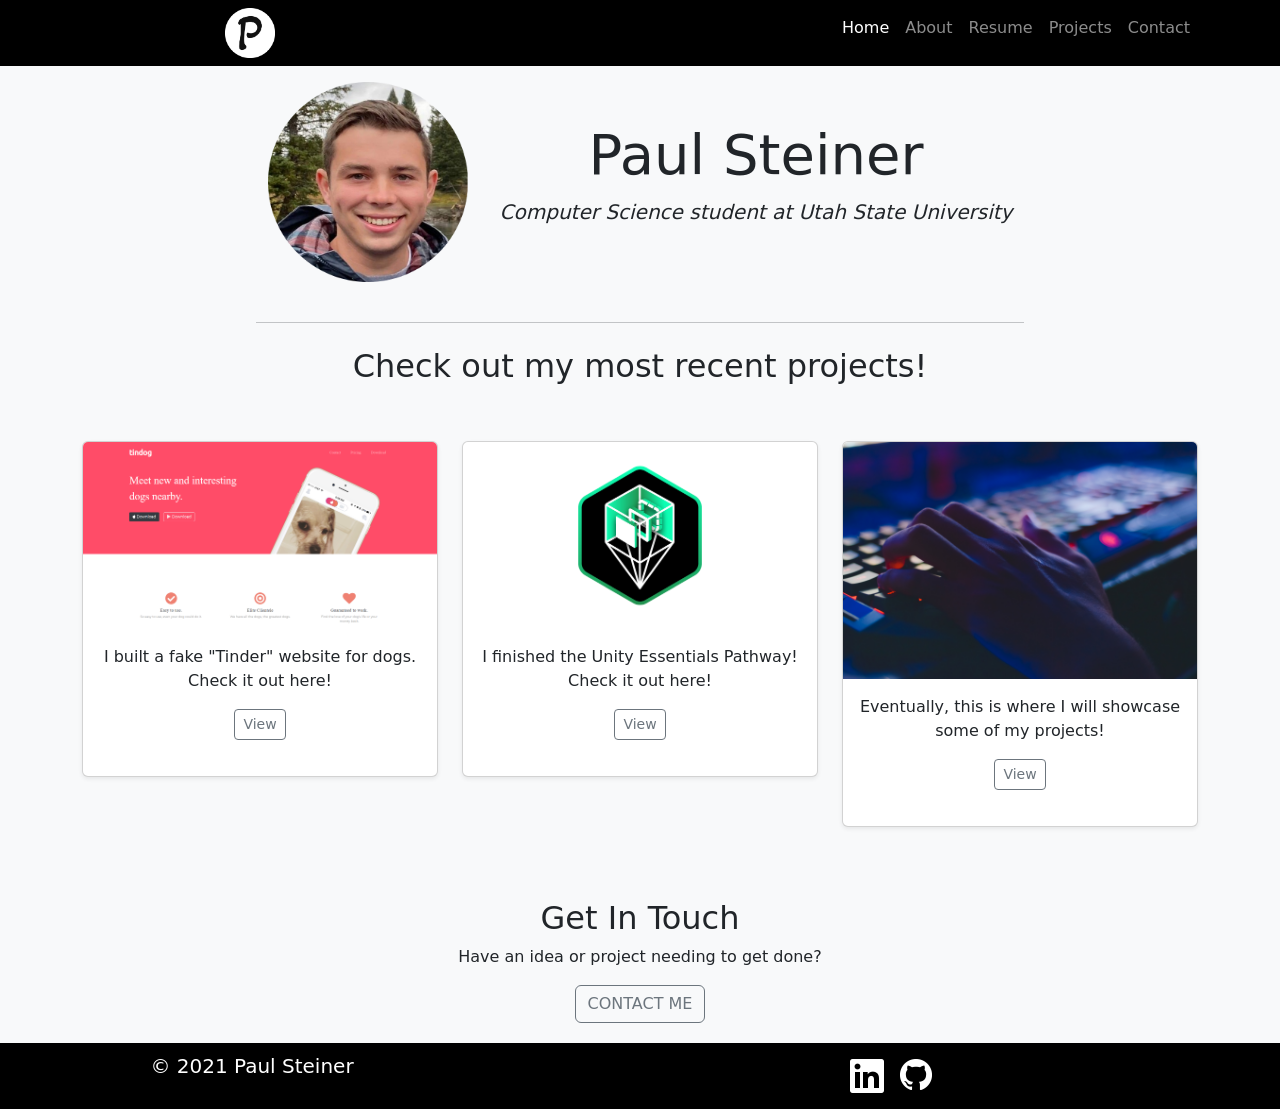
==== index.html @ 8d2e1c9f "Added the unity pathway page" ====
<!doctype html>
<html lang="en">

<head>
  <!-- Required meta tags -->
  <meta charset="utf-8">
  <meta name="viewport" content="width=device-width, initial-scale=1">

  <!-- Bootstrap CSS -->
  <link href="https://cdn.jsdelivr.net/npm/bootstrap@5.0.0-beta2/dist/css/bootstrap.min.css" rel="stylesheet" integrity="sha384-BmbxuPwQa2lc/FVzBcNJ7UAyJxM6wuqIj61tLrc4wSX0szH/Ev+nYRRuWlolflfl" crossorigin="anonymous">

  <link rel="stylesheet" href="css/styles.css">

  <link rel="icon" href="images/favicon.ico">

  <title>Paul Steiner</title>
</head>

<body>

  <nav class="navbar navbar-expand-lg navbar-dark">
    <div class="container-fluid">
      <div class="container">
        <div class="row">
          <div class="col-sm">
            <a class="navbar-brand" href="#">
              <img src="images/square white.png" alt="logo" width="50" height="50">
            </a>
          </div>
          <div class="col-sm">
          </div>
          <div class="col-sm">
            <button class="navbar-toggler" type="button" data-bs-toggle="collapse" data-bs-target="#navbarNav" aria-controls="navbarNav" aria-expanded="false" aria-label="Toggle navigation">
              <span class="navbar-toggler-icon"></span>
            </button>
            <div class="collapse navbar-collapse" id="navbarNav">
              <ul class="navbar-nav">
                <li class="nav-item">
                  <a class="nav-link active" aria-current="page" href="#">Home</a>
                </li>
                <li class="nav-item">
                  <a class="nav-link" href="about.html">About</a>
                </li>
                <li class="nav-item">
                  <a class="nav-link" href="resume.html">Resume</a>
                </li>
                <li class="nav-item">
                  <a class="nav-link" href="projects.html">Projects</a>
                </li>
                <li class="nav-item">
                  <a class="nav-link" href="contact.html">Contact</a>
                </li>
              </ul>
            </div>
          </div>
        </div>
      </div>
    </div>
  </nav>


  <div class="jumbotron">
    <table cellspacing="20">
      <tr>
        <td><img src="images/paul_circle_img.png" alt="paul-profile-img" width="200" height="200"></td>
        <td>
          <h1 class="display-4">Paul Steiner</h1>
          <p class="lead"><em>Computer Science student at <strong> Utah State University</strong></em></p>
        </td>
      </tr>
    </table>
    <hr class="my-4">
</div>


<h2>Check out my most recent projects!</h2>
<!-- unityEssentialsProjectPage.html -->

  <section id="projects">
    <div class="album py-5 bg-light">
      <div class="container">
        <div class="row">
          <div class="col-md-4">
            <div class="card mb-4 shadow-sm">
              <img src="images/Tindog 1.PNG" class="card-img-top" alt="...">
              <div class="card-body">
                <p class="card-text">I built a fake "Tinder" website for dogs. Check it out here!</p>
                <a href="tindogProjectPage.html" class="btn btn-sm btn-outline-secondary stretched-link">View</a>
              </div>
            </div>
          </div>
          <div class="col-md-4">
            <div class="card mb-4 shadow-sm">
              <img src="images/unityEssentialsPathway.png" class="card-img-top" alt="...">
              <div class="card-body">
                <p class="card-text">I finished the Unity Essentials Pathway! Check it out here!</p>
                <a href="unityEssentialsProjectPage.html" class="btn btn-sm btn-outline-secondary stretched-link">View</a>
              </div>
            </div>
          </div>
          <div class="col-md-4">
            <div class="card mb-4 shadow-sm">
              <img src="images/pexels-3.jpg" class="card-img-top" alt="...">
              <div class="card-body">
                <p class="card-text">Eventually, this is where I will showcase some of my projects!</p>
                <a href="sampleProjectPage.html" class="btn btn-sm btn-outline-secondary stretched-link">View</a>
              </div>
            </div>
          </div>
        </div>
      </div>
    </div>
  </section>



  <section id="contact">
    <h2>Get In Touch</h2>
    <p class="contact-message">Have an idea or project needing to get done?</p>
    <a class="btn btn-outline-secondary" href="contact.html" role="button">CONTACT ME</a>
  </section>


  <nav class="navbar navbar-expand-lg navbar-dark">
    <div class="container-fluid">
      <div class="container">
        <div class="row">
          <div class="col-sm">
            <a class="navbar-brand" href="#">
              © 2021 Paul Steiner
            </a>
          </div>
          <div class="col-sm">
          </div>
          <div class="col-sm">
            <button class="navbar-toggler" type="button" data-bs-toggle="collapse" data-bs-target="#navbarNav" aria-controls="navbarNav" aria-expanded="false" aria-label="Toggle navigation">
              <span class="navbar-toggler-icon"></span>
            </button>
            <div class="collapse navbar-collapse" id="navbarNav">
              <ul class="navbar-nav">
                <li class="nav-item">
                  <a class="nav-link" href="https://www.linkedin.com/in/paul-steiner-0538a317b/"><img src="images/In-White-34.png" alt="logo"></a>
                </li>
                <!-- <li class="nav-item">
                  <a class="nav-link" href="https://twitter.com/elonmusk"><img src="images/2021 Twitter logo - white.png" alt="logo" height="32"></a>
                </li> -->
                <li class="nav-item">
                  <a class="nav-link" href="https://github.com/paulionel"><img src="images/GitHub-Mark-Light-32px.png" alt="logo"></a>
                </li>
              </ul>
            </div>
          </div>
        </div>
      </div>
    </div>
  </nav>


  <!-- Option 1: Bootstrap Bundle with Popper -->
  <script src="https://cdn.jsdelivr.net/npm/bootstrap@5.0.0-beta2/dist/js/bootstrap.bundle.min.js" integrity="sha384-b5kHyXgcpbZJO/tY9Ul7kGkf1S0CWuKcCD38l8YkeH8z8QjE0GmW1gYU5S9FOnJ0" crossorigin="anonymous"></script>


</body>

</html>
---- css/styles.css ----
body {
  text-align: center;
  background-color: #f8f9fa
}

table {
  margin: 0 auto;
}

td {
  padding: 1em;
}

hr {
  margin: 0 20%;
}

.col-6 {
    background-color: #f8f9fa;
}

.col {
  background-color: #f8f9fa;
  margin-left: auto;
  margin-right: auto;
  width: 8em
}

.navbar {
  background-color: black
}

.logo {
  width: 5%
}

.btn-outline-secondary {
  margin-bottom: 20px;
}

.unityPicture {
  width: 250px;
}
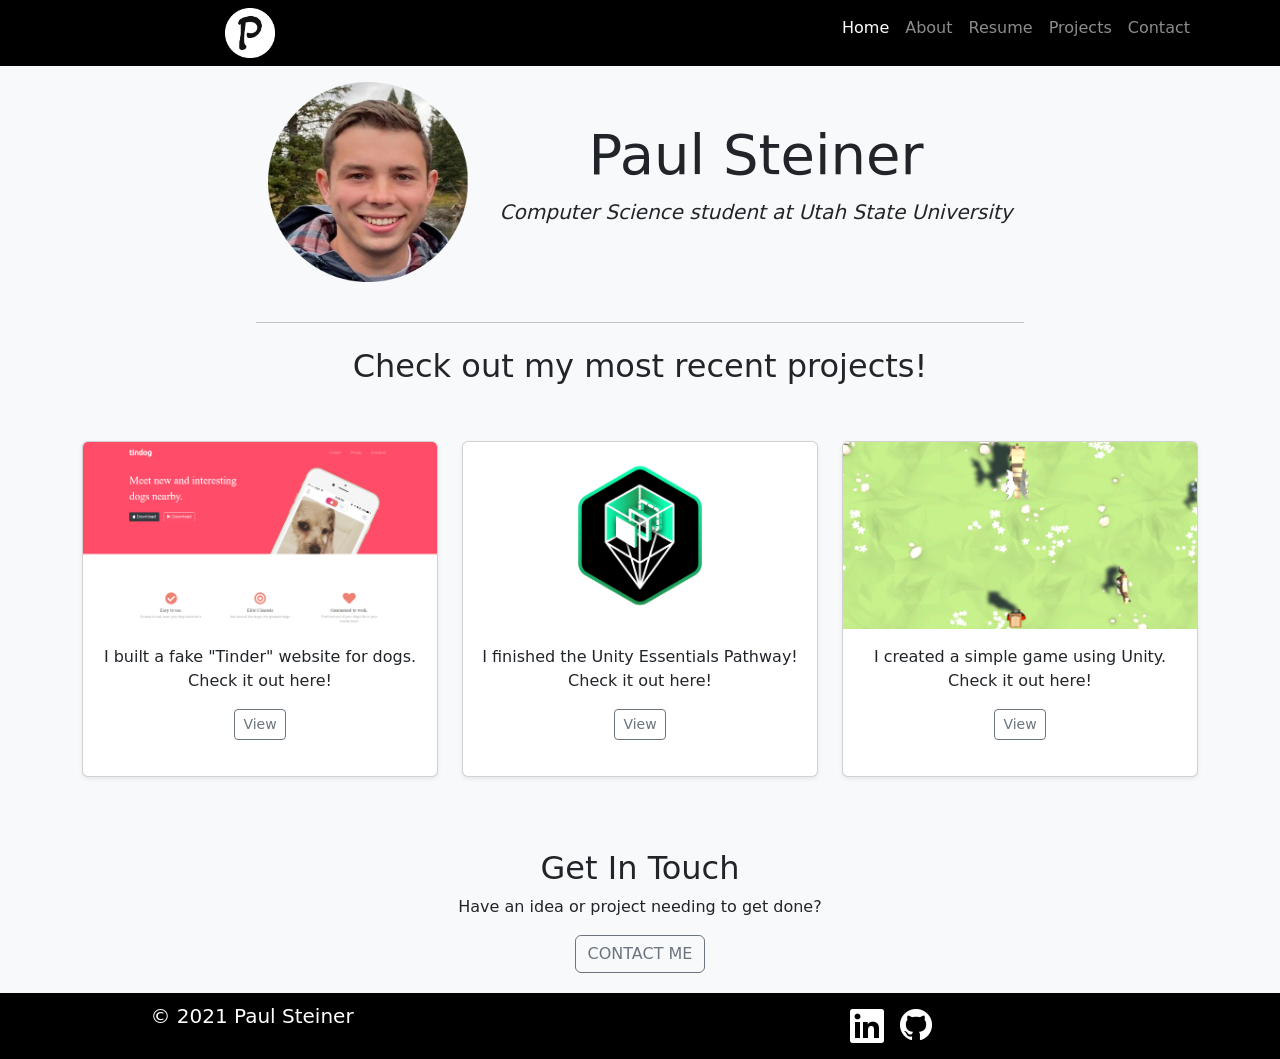
==== commit 9f898ebc: "Working on game project page" ====
--- a/index.html
+++ b/index.html
@@ -82,7 +82,7 @@
         <div class="row">
           <div class="col-md-4">
             <div class="card mb-4 shadow-sm">
-              <img src="images/Tindog 1.PNG" class="card-img-top" alt="...">
+              <img src="images/Tindog 1.PNG" class="card-img-top" alt="Tindog Picture">
               <div class="card-body">
                 <p class="card-text">I built a fake "Tinder" website for dogs. Check it out here!</p>
                 <a href="tindogProjectPage.html" class="btn btn-sm btn-outline-secondary stretched-link">View</a>
@@ -91,7 +91,7 @@
           </div>
           <div class="col-md-4">
             <div class="card mb-4 shadow-sm">
-              <img src="images/unityEssentialsPathway.png" class="card-img-top" alt="...">
+              <img src="images/unityEssentialsPathway.png" class="card-img-top" alt="Unity Pathway Pic">
               <div class="card-body">
                 <p class="card-text">I finished the Unity Essentials Pathway! Check it out here!</p>
                 <a href="unityEssentialsProjectPage.html" class="btn btn-sm btn-outline-secondary stretched-link">View</a>
@@ -100,10 +100,10 @@
           </div>
           <div class="col-md-4">
             <div class="card mb-4 shadow-sm">
-              <img src="images/pexels-3.jpg" class="card-img-top" alt="...">
+              <img src="images/HerdPic.png" class="card-img-top" alt="Herd Pic">
               <div class="card-body">
-                <p class="card-text">Eventually, this is where I will showcase some of my projects!</p>
-                <a href="sampleProjectPage.html" class="btn btn-sm btn-outline-secondary stretched-link">View</a>
+                <p class="card-text">I created a simple game using Unity. Check it out here!</p>
+                <a href="herdGameProjectPage.html" class="btn btn-sm btn-outline-secondary stretched-link">View</a>
               </div>
             </div>
           </div>
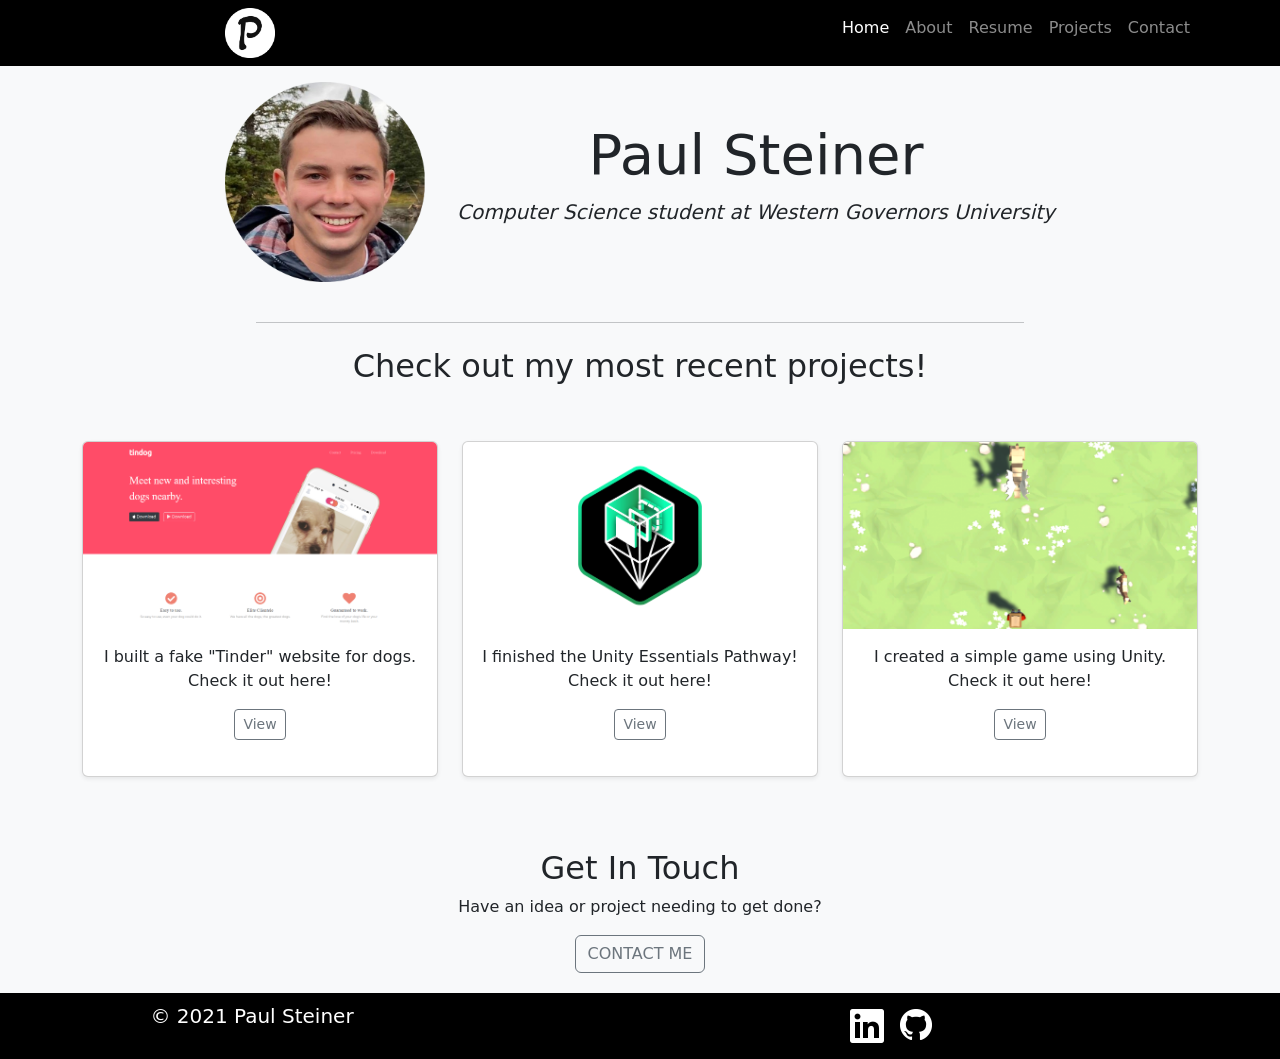
==== commit 6e44e6cc: "new school" ====
--- a/index.html
+++ b/index.html
@@ -65,7 +65,7 @@
         <td><img src="images/paul_circle_img.png" alt="paul-profile-img" width="200" height="200"></td>
         <td>
           <h1 class="display-4">Paul Steiner</h1>
-          <p class="lead"><em>Computer Science student at <strong> Utah State University</strong></em></p>
+          <p class="lead"><em>Computer Science student at <strong> Western Governors University</strong></em></p>
         </td>
       </tr>
     </table>
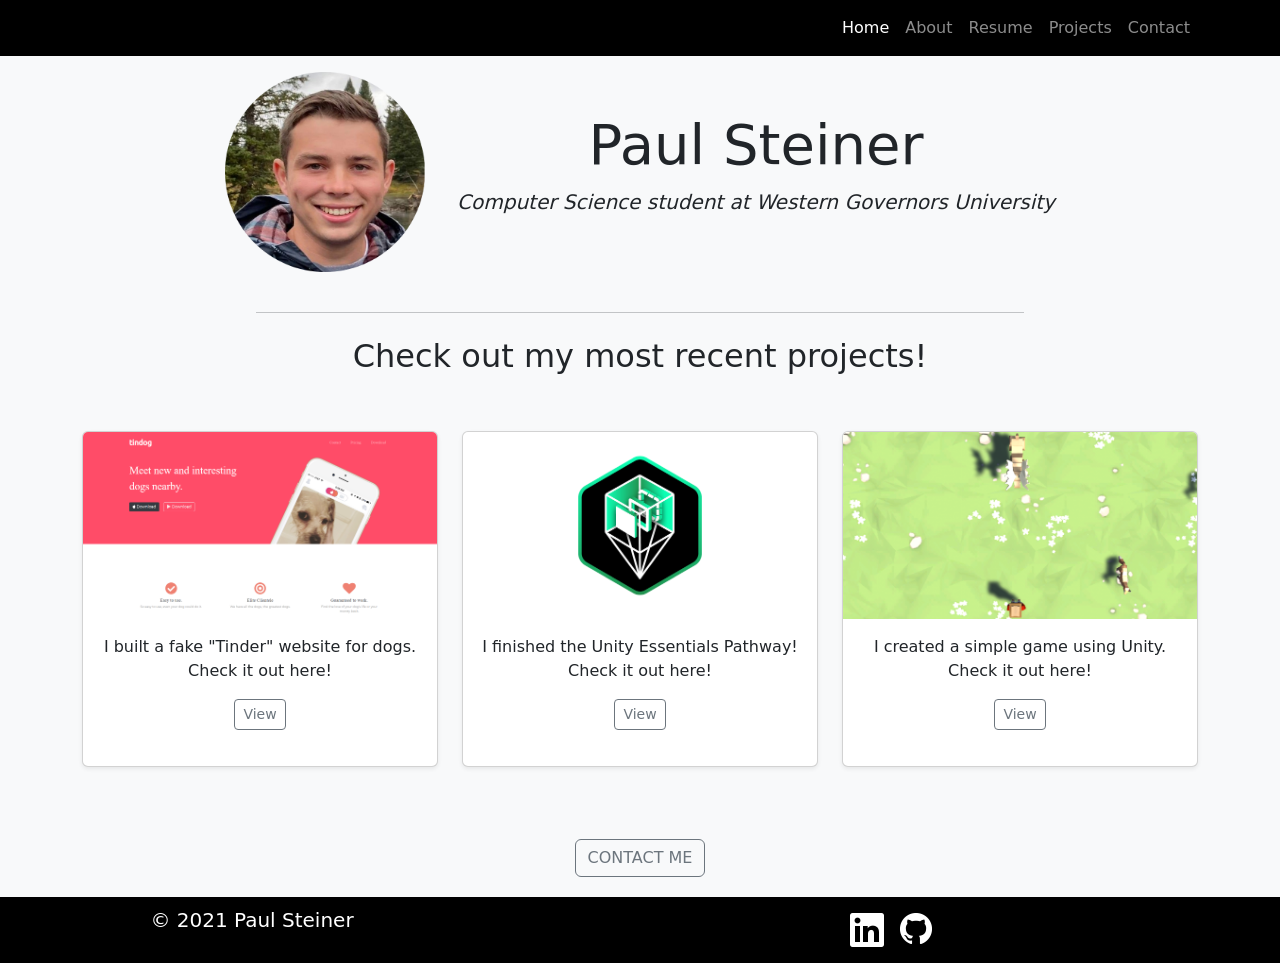
==== commit 35c9f71a: "updated about page" ====
--- a/index.html
+++ b/index.html
@@ -23,9 +23,7 @@
       <div class="container">
         <div class="row">
           <div class="col-sm">
-            <a class="navbar-brand" href="#">
-              <img src="images/square white.png" alt="logo" width="50" height="50">
-            </a>
+
           </div>
           <div class="col-sm">
           </div>
@@ -115,8 +113,6 @@
 
 
   <section id="contact">
-    <h2>Get In Touch</h2>
-    <p class="contact-message">Have an idea or project needing to get done?</p>
     <a class="btn btn-outline-secondary" href="contact.html" role="button">CONTACT ME</a>
   </section>
 
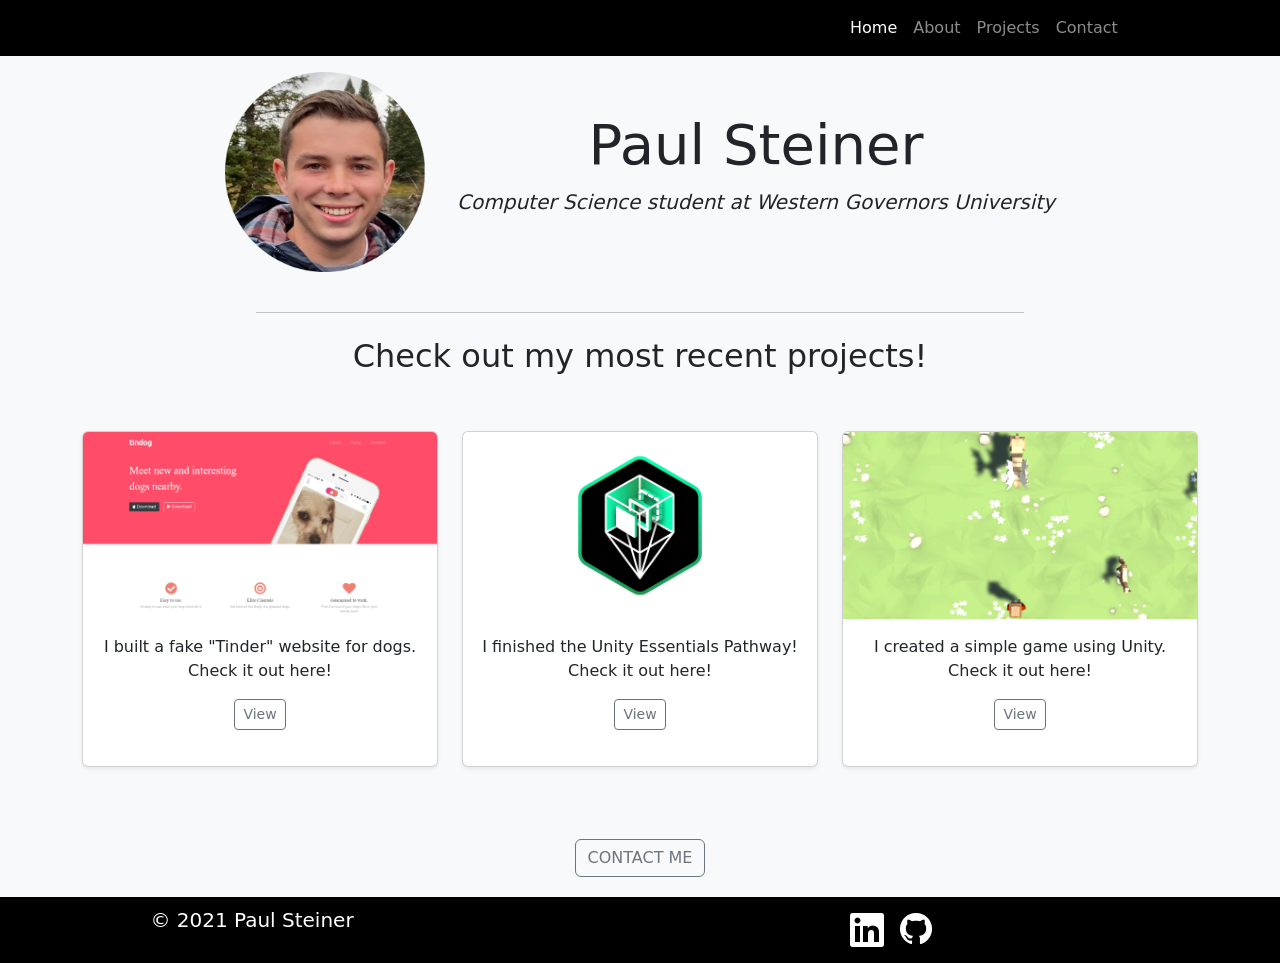
==== commit 4ba3a790: "removed the resume page on my cv The resume page on my cv is too hard to maintain. I create too many" ====
--- a/index.html
+++ b/index.html
@@ -38,9 +38,6 @@
                 </li>
                 <li class="nav-item">
                   <a class="nav-link" href="about.html">About</a>
-                </li>
-                <li class="nav-item">
-                  <a class="nav-link" href="resume.html">Resume</a>
                 </li>
                 <li class="nav-item">
                   <a class="nav-link" href="projects.html">Projects</a>
--- a/css/styles.css
+++ b/css/styles.css
@@ -13,6 +13,15 @@
 
 hr {
   margin: 0 20%;
+}
+
+.about {
+    text-align: left;
+}
+
+.about-table {
+    margin-left: 100px;
+    margin-right: 100px;
 }
 
 .col-6 {
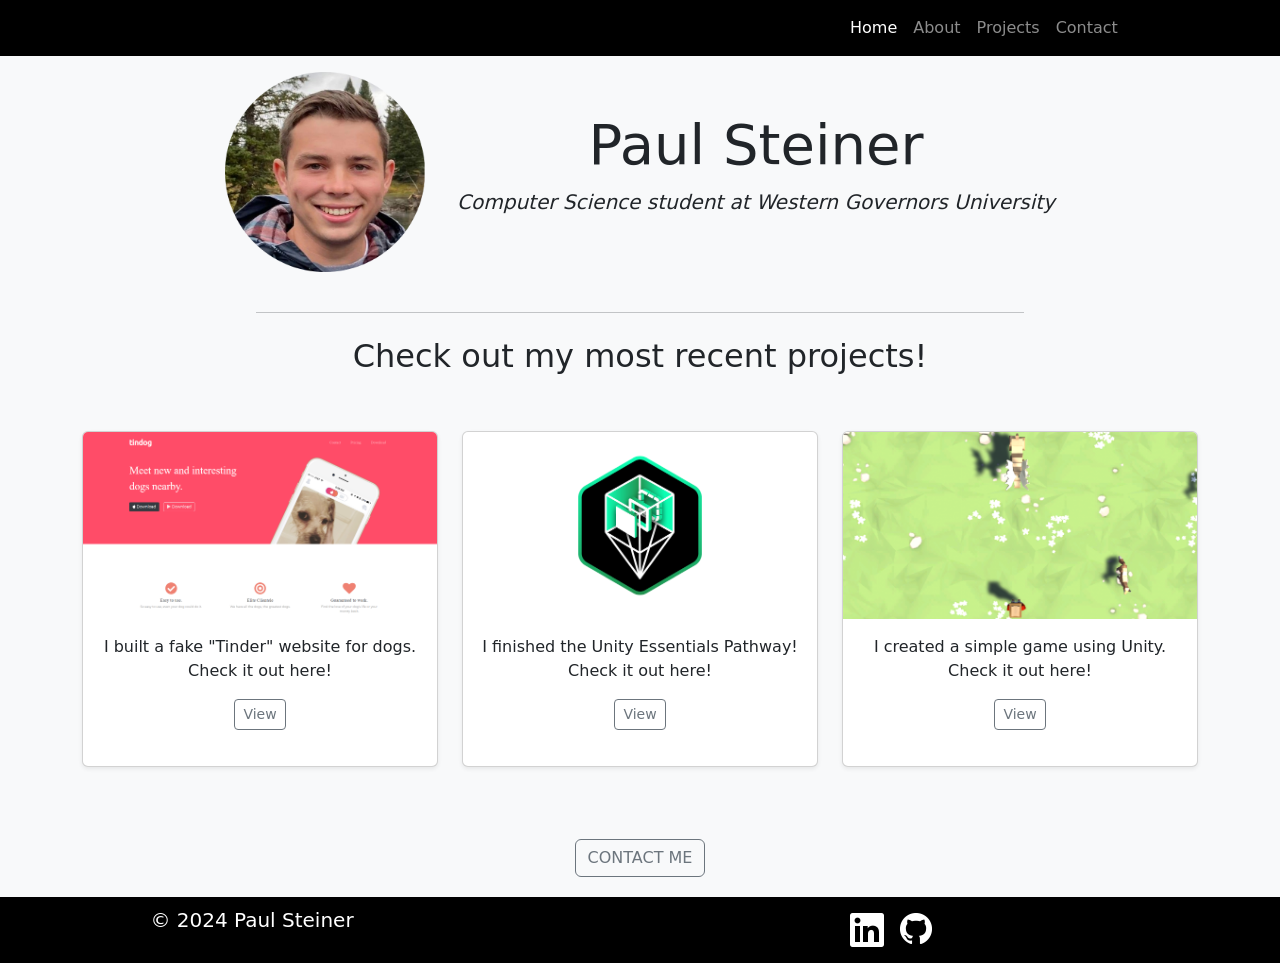
==== commit 598f9d13: "Update index.html" ====
--- a/index.html
+++ b/index.html
@@ -120,7 +120,7 @@
         <div class="row">
           <div class="col-sm">
             <a class="navbar-brand" href="#">
-              © 2021 Paul Steiner
+              © 2024 Paul Steiner
             </a>
           </div>
           <div class="col-sm">
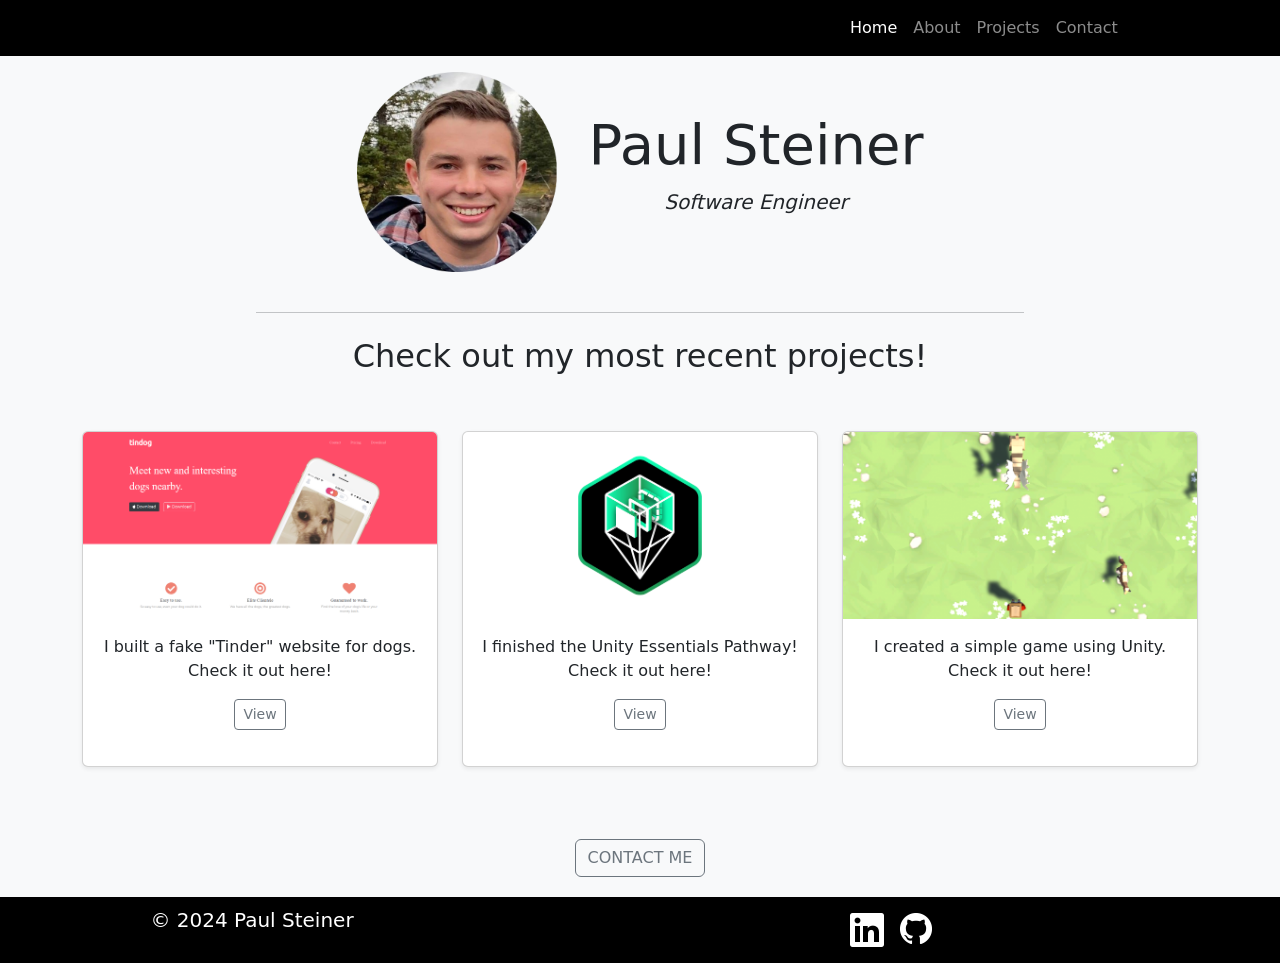
==== commit c1a1cb22: "Update index.html" ====
--- a/index.html
+++ b/index.html
@@ -60,7 +60,7 @@
         <td><img src="images/paul_circle_img.png" alt="paul-profile-img" width="200" height="200"></td>
         <td>
           <h1 class="display-4">Paul Steiner</h1>
-          <p class="lead"><em>Computer Science student at <strong> Western Governors University</strong></em></p>
+          <p class="lead"><em>Software Engineer</em></p>
         </td>
       </tr>
     </table>
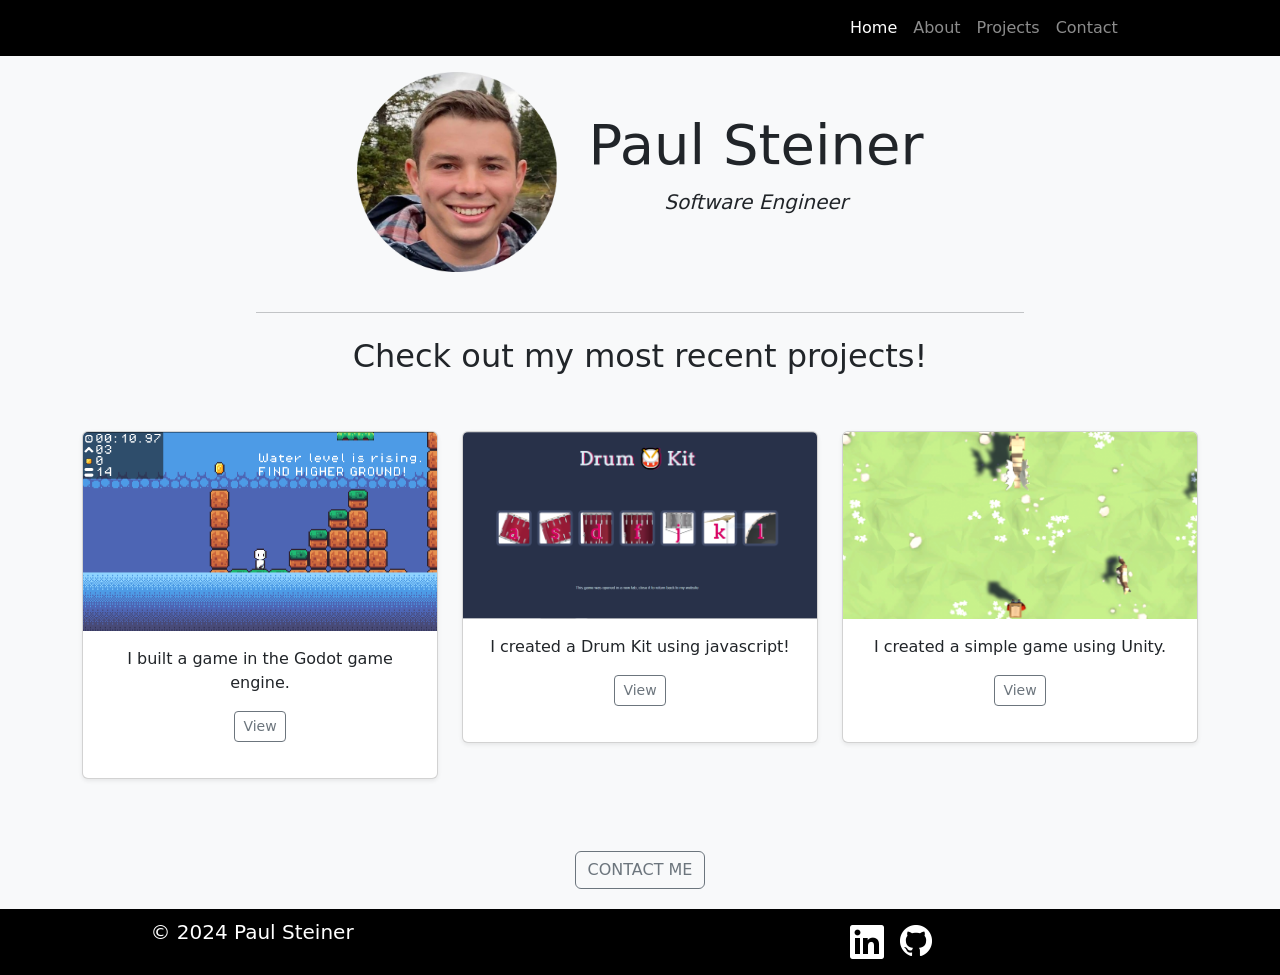
==== commit b079b641: "added rising tides page" ====
--- a/index.html
+++ b/index.html
@@ -77,19 +77,19 @@
         <div class="row">
           <div class="col-md-4">
             <div class="card mb-4 shadow-sm">
-              <img src="images/Tindog 1.PNG" class="card-img-top" alt="Tindog Picture">
+              <img src="images\risingtides.PNG" class="card-img-top" alt="Rising Tides Picture">
               <div class="card-body">
-                <p class="card-text">I built a fake "Tinder" website for dogs. Check it out here!</p>
-                <a href="tindogProjectPage.html" class="btn btn-sm btn-outline-secondary stretched-link">View</a>
+                <p class="card-text">I built a game in the Godot game engine.</p>
+                <a href="risingTidesProjectPage.html" class="btn btn-sm btn-outline-secondary stretched-link">View</a>
               </div>
             </div>
           </div>
           <div class="col-md-4">
             <div class="card mb-4 shadow-sm">
-              <img src="images/unityEssentialsPathway.png" class="card-img-top" alt="Unity Pathway Pic">
+              <img src="images/drumProjectPic.PNG" class="card-img-top" alt="...">
               <div class="card-body">
-                <p class="card-text">I finished the Unity Essentials Pathway! Check it out here!</p>
-                <a href="unityEssentialsProjectPage.html" class="btn btn-sm btn-outline-secondary stretched-link">View</a>
+                <p class="card-text">I created a Drum Kit using javascript!</p>
+                <a href="drumHTML.html" target="_blank" rel="noopener noreferrer" class="btn btn-sm btn-outline-secondary stretched-link">View</a>
               </div>
             </div>
           </div>
@@ -97,7 +97,7 @@
             <div class="card mb-4 shadow-sm">
               <img src="images/HerdPic.png" class="card-img-top" alt="Herd Pic">
               <div class="card-body">
-                <p class="card-text">I created a simple game using Unity. Check it out here!</p>
+                <p class="card-text">I created a simple game using Unity.</p>
                 <a href="herdGameProjectPage.html" class="btn btn-sm btn-outline-secondary stretched-link">View</a>
               </div>
             </div>
